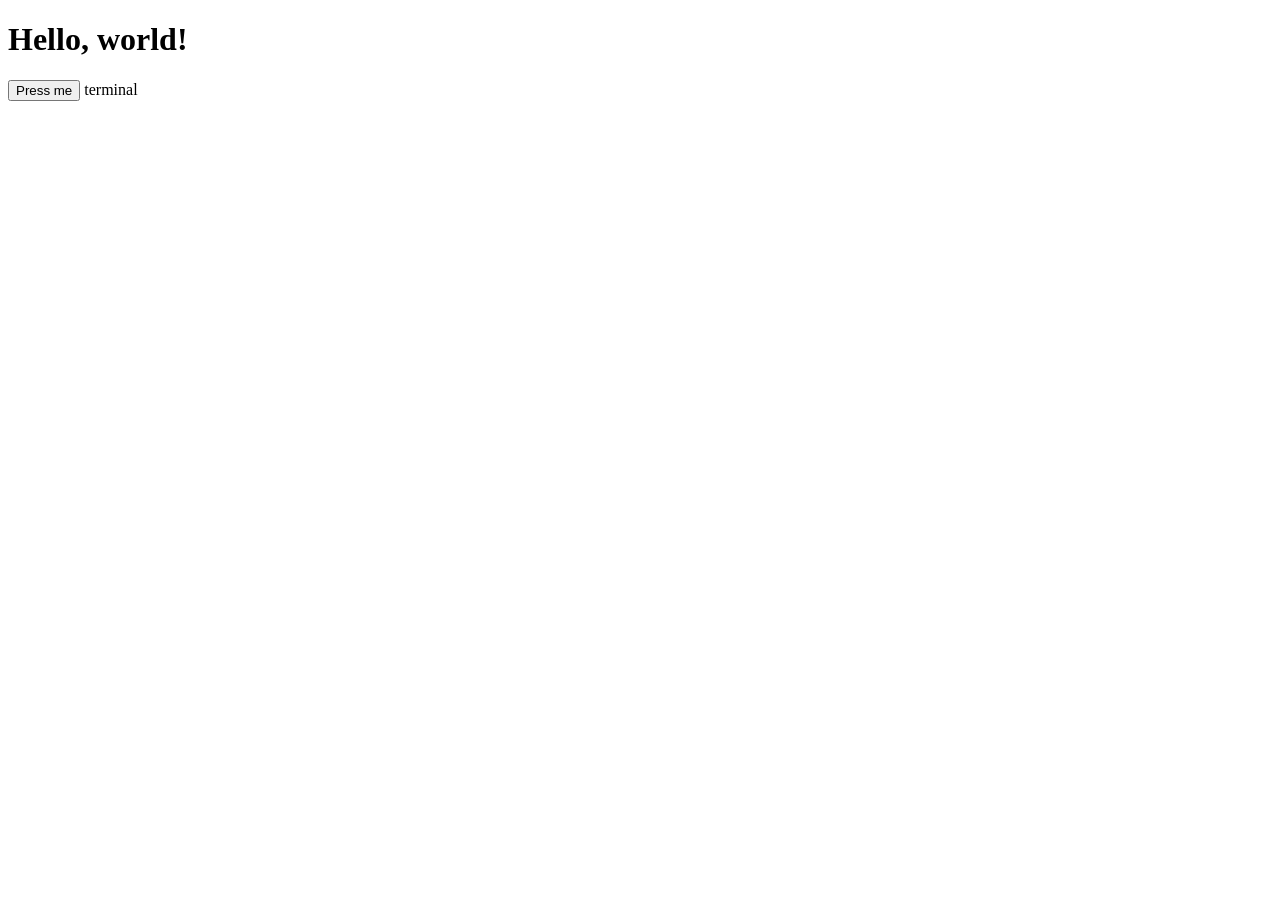
==== index.html @ d836f419 "Update index.html with Hello World page Co-Authored-By: Claude Sonnet 4.6 <noreply@anthropic.com>" ====
<!doctype html>
<html lang="en">
<head>
  <meta charset="UTF-8" />
  <meta name="viewport" content="width=device-width, initial-scale=1.0" />
  <title>Hello World</title>
  <link href='/style.css' rel='stylesheet'>
</head>
<body>
  <h1>Hello, world!</h1>
  <button onclick="console.log('hello');">Press me</button>
  <script defer type="text/javascript" src="/main.js"></script>
</body>
</html>terminal
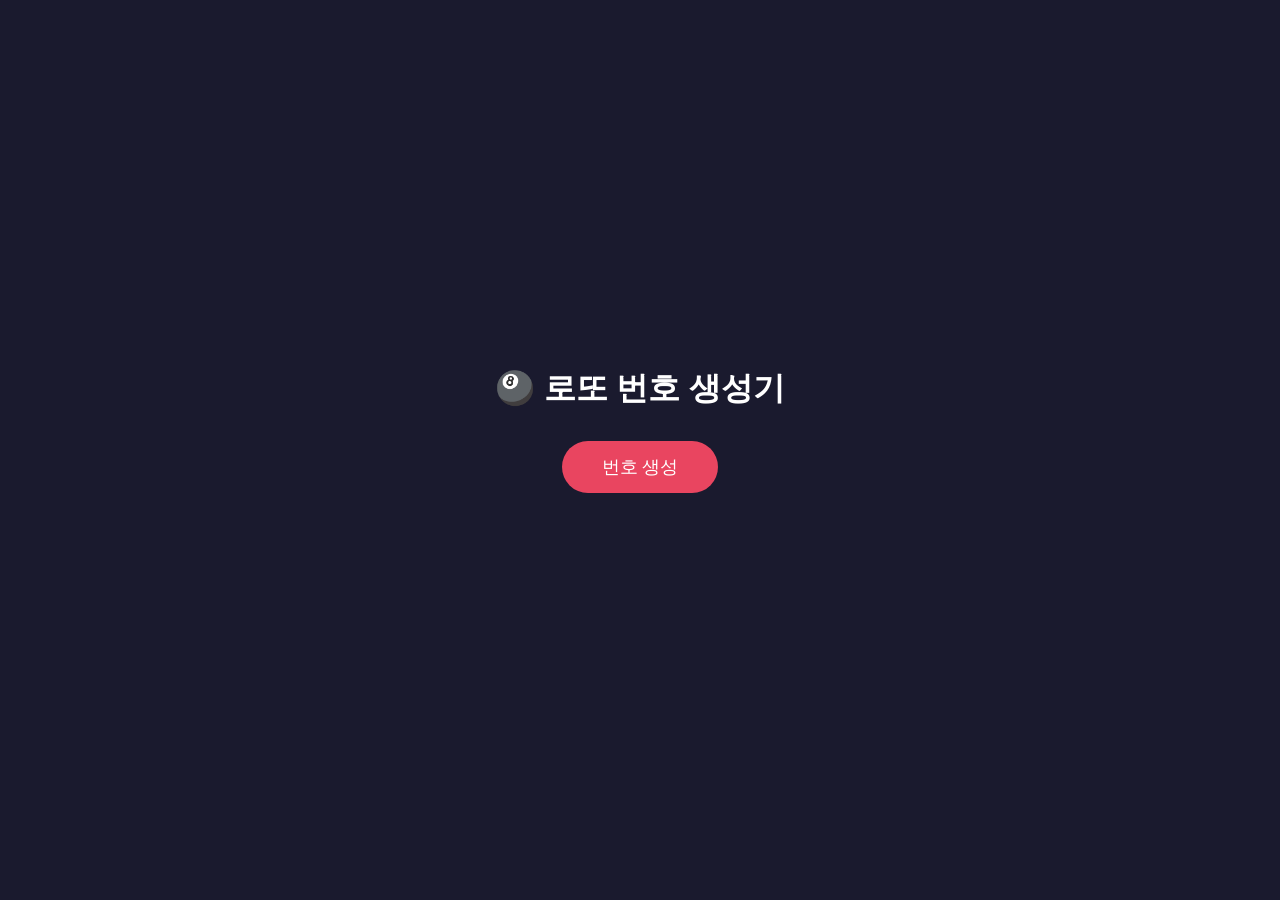
==== commit 8adc304d: "Add lotto number generator Co-Authored-By: Claude Sonnet 4.6 <noreply@anthropic.com>" ====
--- a/index.html
+++ b/index.html
@@ -1,15 +1,17 @@
 <!doctype html>
-<html lang="en">
+<html lang="ko">
 <head>
   <meta charset="UTF-8" />
   <meta name="viewport" content="width=device-width, initial-scale=1.0" />
-  <title>Hello World</title>
+  <title>로또 번호 생성기</title>
   <link href='/style.css' rel='stylesheet'>
 </head>
 <body>
-  <h1>Hello, world!</h1>
-  <button onclick="console.log('hello');">Press me</button>
+  <div class="container">
+    <h1>🎱 로또 번호 생성기</h1>
+    <button id="generateBtn">번호 생성</button>
+    <div id="result"></div>
+  </div>
   <script defer type="text/javascript" src="/main.js"></script>
 </body>
-</html>terminal
-
+</html>
--- a/style.css
+++ b/style.css
@@ -0,0 +1,83 @@
+* {
+  box-sizing: border-box;
+  margin: 0;
+  padding: 0;
+}
+
+body {
+  font-family: 'Segoe UI', sans-serif;
+  background: #1a1a2e;
+  min-height: 100vh;
+  display: flex;
+  align-items: center;
+  justify-content: center;
+}
+
+.container {
+  text-align: center;
+  padding: 40px;
+}
+
+h1 {
+  color: #fff;
+  font-size: 2rem;
+  margin-bottom: 30px;
+}
+
+#generateBtn {
+  background: #e94560;
+  color: #fff;
+  border: none;
+  padding: 14px 40px;
+  font-size: 1.1rem;
+  border-radius: 30px;
+  cursor: pointer;
+  transition: transform 0.1s, background 0.2s;
+}
+
+#generateBtn:hover {
+  background: #c73652;
+}
+
+#generateBtn:active {
+  transform: scale(0.96);
+}
+
+#result {
+  margin-top: 40px;
+  display: flex;
+  flex-direction: column;
+  gap: 16px;
+  align-items: center;
+}
+
+.ticket {
+  display: flex;
+  gap: 10px;
+}
+
+.ball {
+  width: 52px;
+  height: 52px;
+  border-radius: 50%;
+  display: flex;
+  align-items: center;
+  justify-content: center;
+  font-weight: bold;
+  font-size: 1.1rem;
+  color: #fff;
+  animation: pop 0.3s ease;
+}
+
+@keyframes pop {
+  0%   { transform: scale(0); opacity: 0; }
+  70%  { transform: scale(1.15); }
+  100% { transform: scale(1); opacity: 1; }
+}
+
+/* 번호 구간별 색상 */
+.ball.range1 { background: #f5c518; color: #333; } /* 1~10  노랑 */
+.ball.range2 { background: #5b9bd5; }               /* 11~20 파랑 */
+.ball.range3 { background: #e94560; }               /* 21~30 빨강 */
+.ball.range4 { background: #888; }                  /* 31~40 회색 */
+.ball.range5 { background: #4caf50; }               /* 41~45 초록 */
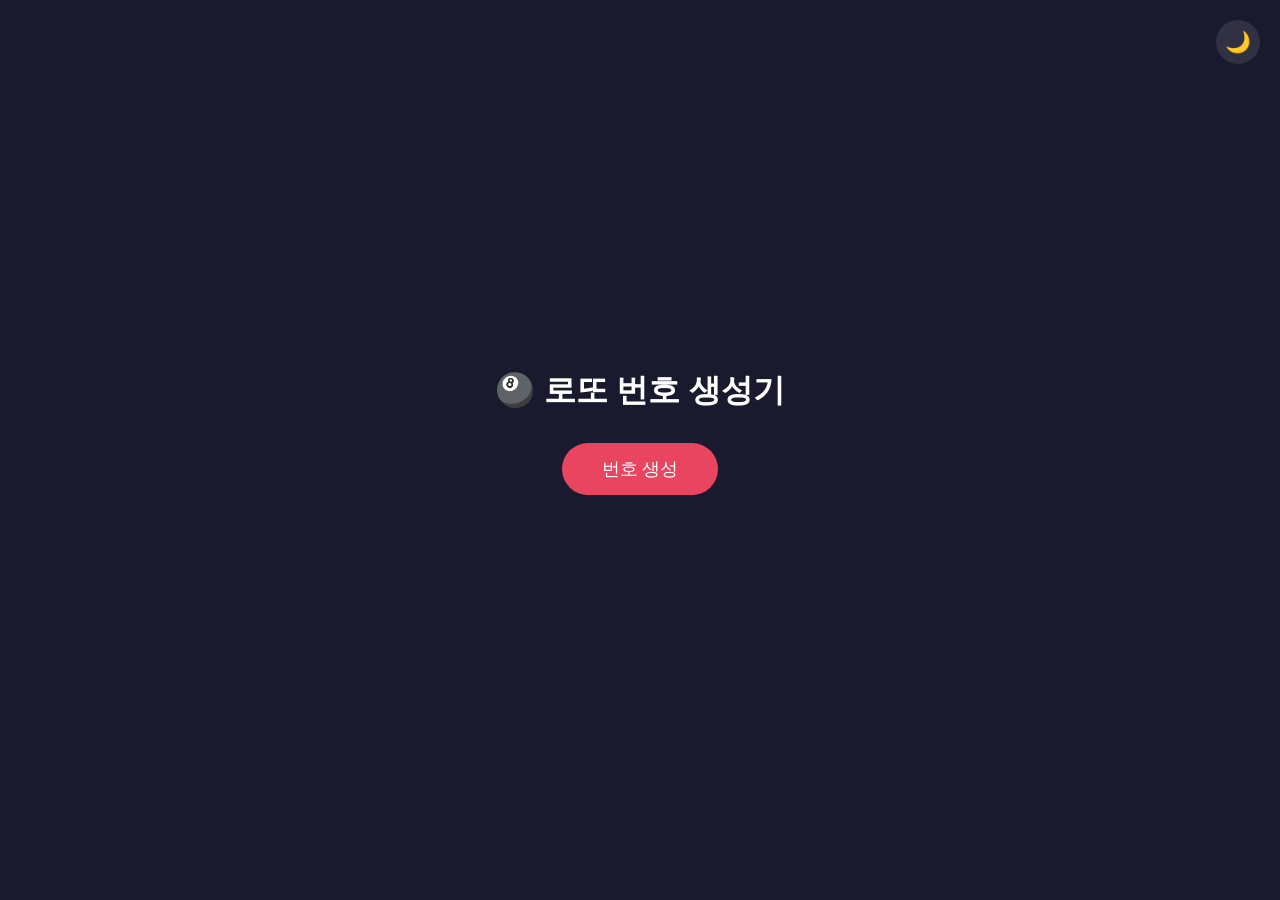
==== commit bc89deee: "Add dark/light mode toggle with theme persistence Co-Authored-By: Claude Sonnet 4.6 <noreply@anthrop" ====
--- a/index.html
+++ b/index.html
@@ -1,17 +1,18 @@
 <!doctype html>
-<html lang="ko">
+<html lang="ko" data-theme="dark">
 <head>
   <meta charset="UTF-8" />
   <meta name="viewport" content="width=device-width, initial-scale=1.0" />
   <title>로또 번호 생성기</title>
-  <link href='/style.css' rel='stylesheet'>
+  <link href='style.css' rel='stylesheet'>
 </head>
 <body>
+  <button id="themeToggle" aria-label="테마 전환">🌙</button>
   <div class="container">
     <h1>🎱 로또 번호 생성기</h1>
     <button id="generateBtn">번호 생성</button>
     <div id="result"></div>
   </div>
-  <script defer type="text/javascript" src="/main.js"></script>
+  <script src="main.js"></script>
 </body>
 </html>
--- a/style.css
+++ b/style.css
@@ -4,28 +4,78 @@
   padding: 0;
 }
 
+/* ── 테마 변수 ── */
+:root[data-theme="dark"] {
+  --bg: #1a1a2e;
+  --surface: #16213e;
+  --text: #ffffff;
+  --subtext: #aaaacc;
+  --btn-bg: #e94560;
+  --btn-hover: #c73652;
+  --toggle-bg: rgba(255,255,255,0.1);
+  --toggle-hover: rgba(255,255,255,0.2);
+}
+
+:root[data-theme="light"] {
+  --bg: #f0f2f5;
+  --surface: #ffffff;
+  --text: #1a1a2e;
+  --subtext: #555577;
+  --btn-bg: #e94560;
+  --btn-hover: #c73652;
+  --toggle-bg: rgba(0,0,0,0.08);
+  --toggle-hover: rgba(0,0,0,0.15);
+}
+
 body {
   font-family: 'Segoe UI', sans-serif;
-  background: #1a1a2e;
+  background: var(--bg);
+  color: var(--text);
   min-height: 100vh;
+  display: flex;
+  align-items: center;
+  justify-content: center;
+  transition: background 0.3s, color 0.3s;
+}
+
+/* ── 테마 토글 버튼 ── */
+#themeToggle {
+  position: fixed;
+  top: 20px;
+  right: 20px;
+  background: var(--toggle-bg);
+  border: none;
+  border-radius: 50%;
+  width: 44px;
+  height: 44px;
+  font-size: 1.3rem;
+  cursor: pointer;
+  transition: background 0.2s, transform 0.2s;
   display: flex;
   align-items: center;
   justify-content: center;
 }
 
+#themeToggle:hover {
+  background: var(--toggle-hover);
+  transform: rotate(20deg);
+}
+
+/* ── 메인 레이아웃 ── */
 .container {
   text-align: center;
-  padding: 40px;
+  padding: 40px 20px;
+  width: 100%;
+  max-width: 480px;
 }
 
 h1 {
-  color: #fff;
   font-size: 2rem;
   margin-bottom: 30px;
 }
 
 #generateBtn {
-  background: #e94560;
+  background: var(--btn-bg);
   color: #fff;
   border: none;
   padding: 14px 40px;
@@ -35,27 +85,29 @@
   transition: transform 0.1s, background 0.2s;
 }
 
-#generateBtn:hover {
-  background: #c73652;
-}
+#generateBtn:hover  { background: var(--btn-hover); }
+#generateBtn:active { transform: scale(0.96); }
 
-#generateBtn:active {
-  transform: scale(0.96);
-}
-
+/* ── 결과 영역 ── */
 #result {
-  margin-top: 40px;
+  margin-top: 36px;
   display: flex;
   flex-direction: column;
-  gap: 16px;
+  gap: 14px;
   align-items: center;
 }
 
 .ticket {
+  background: var(--surface);
+  padding: 14px 18px;
+  border-radius: 16px;
   display: flex;
   gap: 10px;
+  box-shadow: 0 4px 16px rgba(0,0,0,0.15);
+  transition: background 0.3s;
 }
 
+/* ── 번호 공 ── */
 .ball {
   width: 52px;
   height: 52px;
@@ -66,7 +118,7 @@
   font-weight: bold;
   font-size: 1.1rem;
   color: #fff;
-  animation: pop 0.3s ease;
+  animation: pop 0.35s ease both;
 }
 
 @keyframes pop {
@@ -75,9 +127,8 @@
   100% { transform: scale(1); opacity: 1; }
 }
 
-/* 번호 구간별 색상 */
-.ball.range1 { background: #f5c518; color: #333; } /* 1~10  노랑 */
-.ball.range2 { background: #5b9bd5; }               /* 11~20 파랑 */
-.ball.range3 { background: #e94560; }               /* 21~30 빨강 */
-.ball.range4 { background: #888; }                  /* 31~40 회색 */
-.ball.range5 { background: #4caf50; }               /* 41~45 초록 */
+.ball.range1 { background: #f5c518; color: #333; }
+.ball.range2 { background: #5b9bd5; }
+.ball.range3 { background: #e94560; }
+.ball.range4 { background: #888; }
+.ball.range5 { background: #4caf50; }
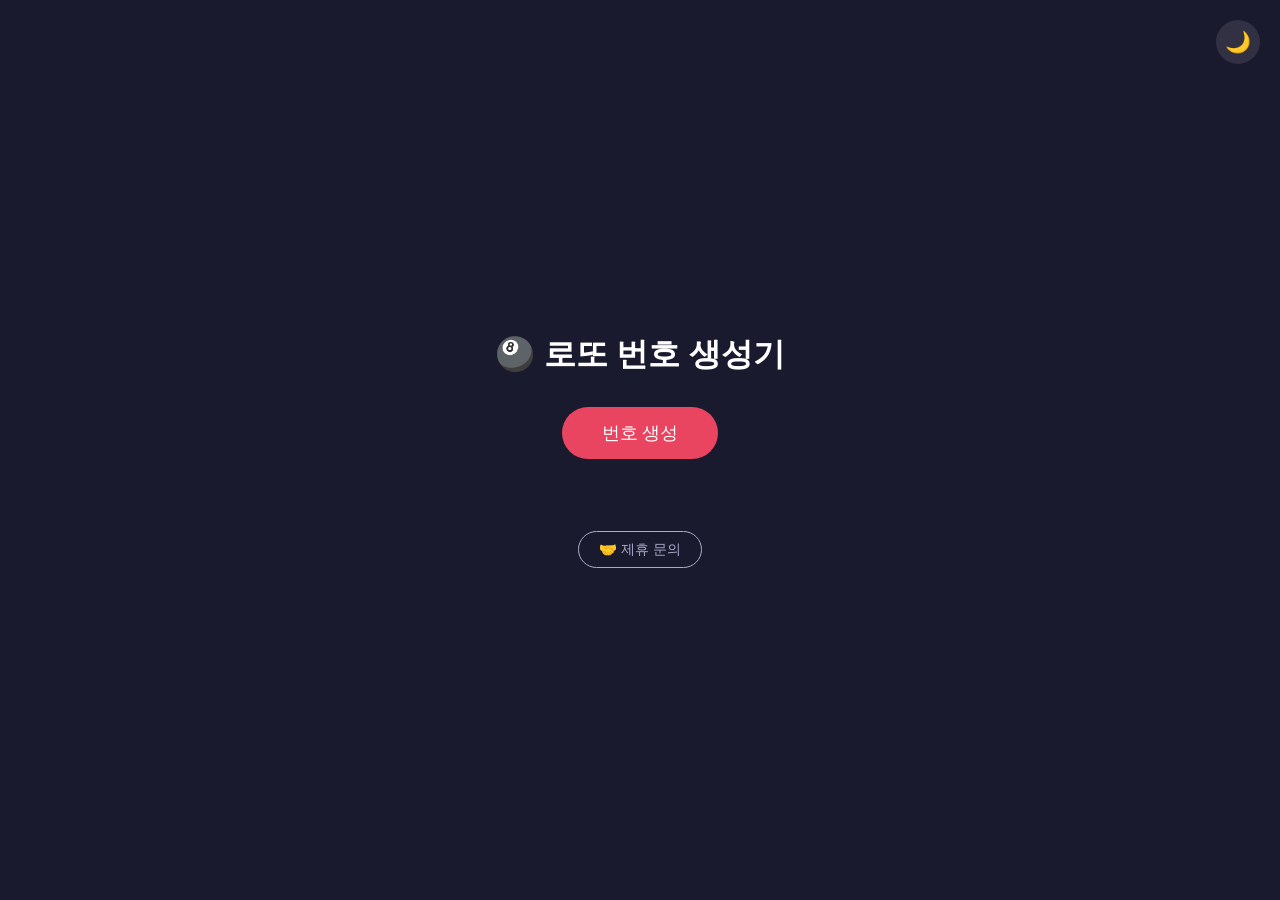
==== commit 069e4277: "Add partnership inquiry form via Formspree Co-Authored-By: Claude Sonnet 4.6 <noreply@anthropic.com>" ====
--- a/index.html
+++ b/index.html
@@ -12,6 +12,7 @@
     <h1>🎱 로또 번호 생성기</h1>
     <button id="generateBtn">번호 생성</button>
     <div id="result"></div>
+    <a href="contact.html" class="contact-link">🤝 제휴 문의</a>
   </div>
   <script src="main.js"></script>
 </body>
--- a/style.css
+++ b/style.css
@@ -132,3 +132,19 @@
 .ball.range3 { background: #e94560; }
 .ball.range4 { background: #888; }
 .ball.range5 { background: #4caf50; }
+
+.contact-link {
+  display: inline-block;
+  margin-top: 36px;
+  color: var(--subtext);
+  text-decoration: none;
+  font-size: 0.9rem;
+  border: 1.5px solid var(--subtext);
+  padding: 8px 20px;
+  border-radius: 20px;
+  transition: color 0.2s, border-color 0.2s;
+}
+.contact-link:hover {
+  color: var(--text);
+  border-color: var(--text);
+}
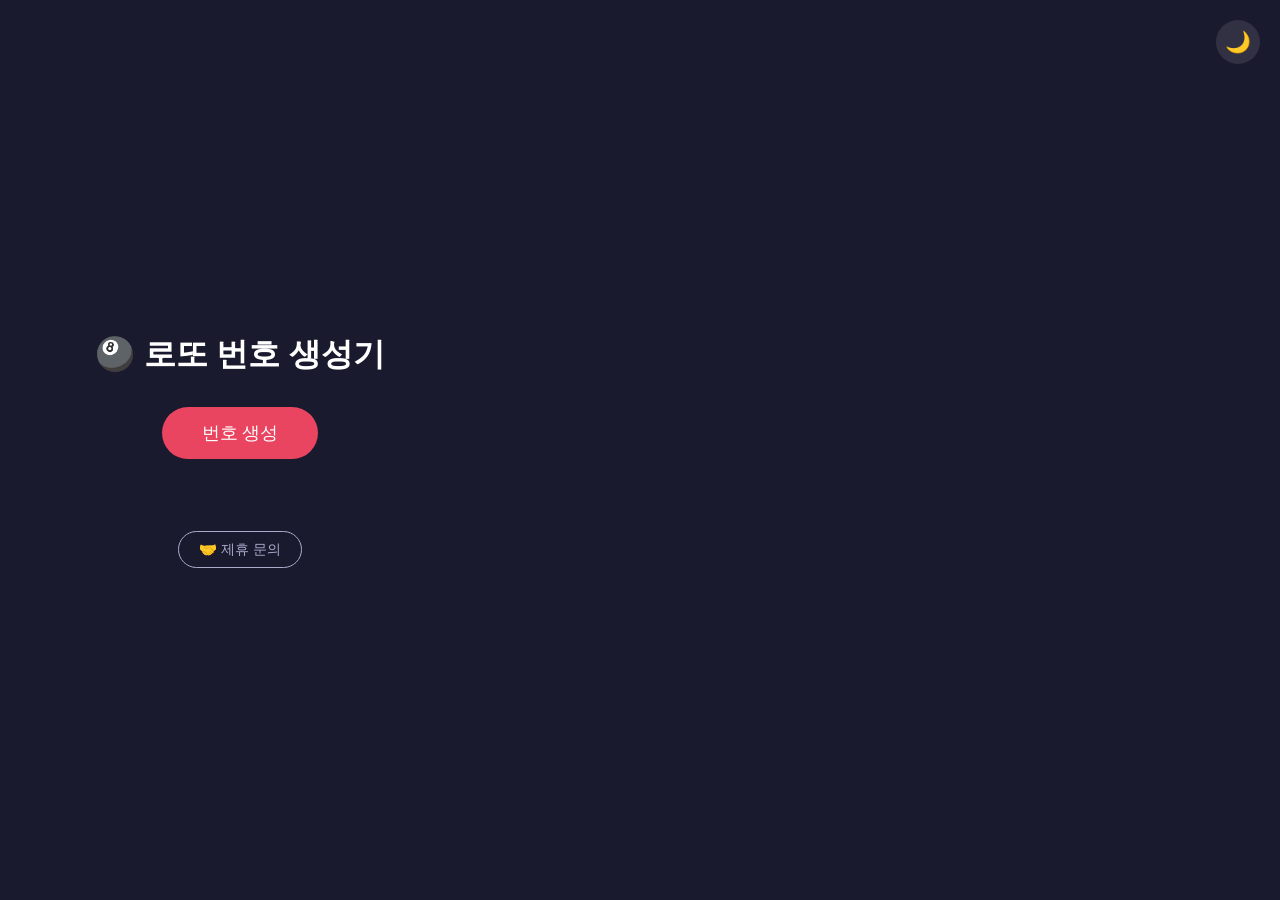
==== commit da163e6f: "Add Disqus comments section to main page Co-Authored-By: Claude Sonnet 4.6 <noreply@anthropic.com>" ====
--- a/index.html
+++ b/index.html
@@ -14,6 +14,24 @@
     <div id="result"></div>
     <a href="contact.html" class="contact-link">🤝 제휴 문의</a>
   </div>
+
+  <div class="disqus-wrap">
+    <div id="disqus_thread"></div>
+  </div>
+
   <script src="main.js"></script>
+  <script>
+    var disqus_config = function () {
+      this.page.url = 'https://cmbboo.github.io/product-builder-lecture/';
+      this.page.identifier = 'lotto-home';
+    };
+    (function() {
+      var d = document, s = d.createElement('script');
+      s.src = 'https://productbuilder-6sm2g25jne.disqus.com/embed.js';
+      s.setAttribute('data-timestamp', +new Date());
+      (d.head || d.body).appendChild(s);
+    })();
+  </script>
+  <noscript>댓글을 보려면 JavaScript를 활성화해 주세요. <a href="https://disqus.com/?ref_noscript">comments powered by Disqus.</a></noscript>
 </body>
 </html>
--- a/style.css
+++ b/style.css
@@ -148,3 +148,13 @@
   color: var(--text);
   border-color: var(--text);
 }
+
+/* ── Disqus ── */
+.disqus-wrap {
+  width: 100%;
+  max-width: 720px;
+  margin: 60px auto 0;
+  padding: 0 20px 60px;
+}
+
+#disqus_thread a { color: var(--btn-bg); }
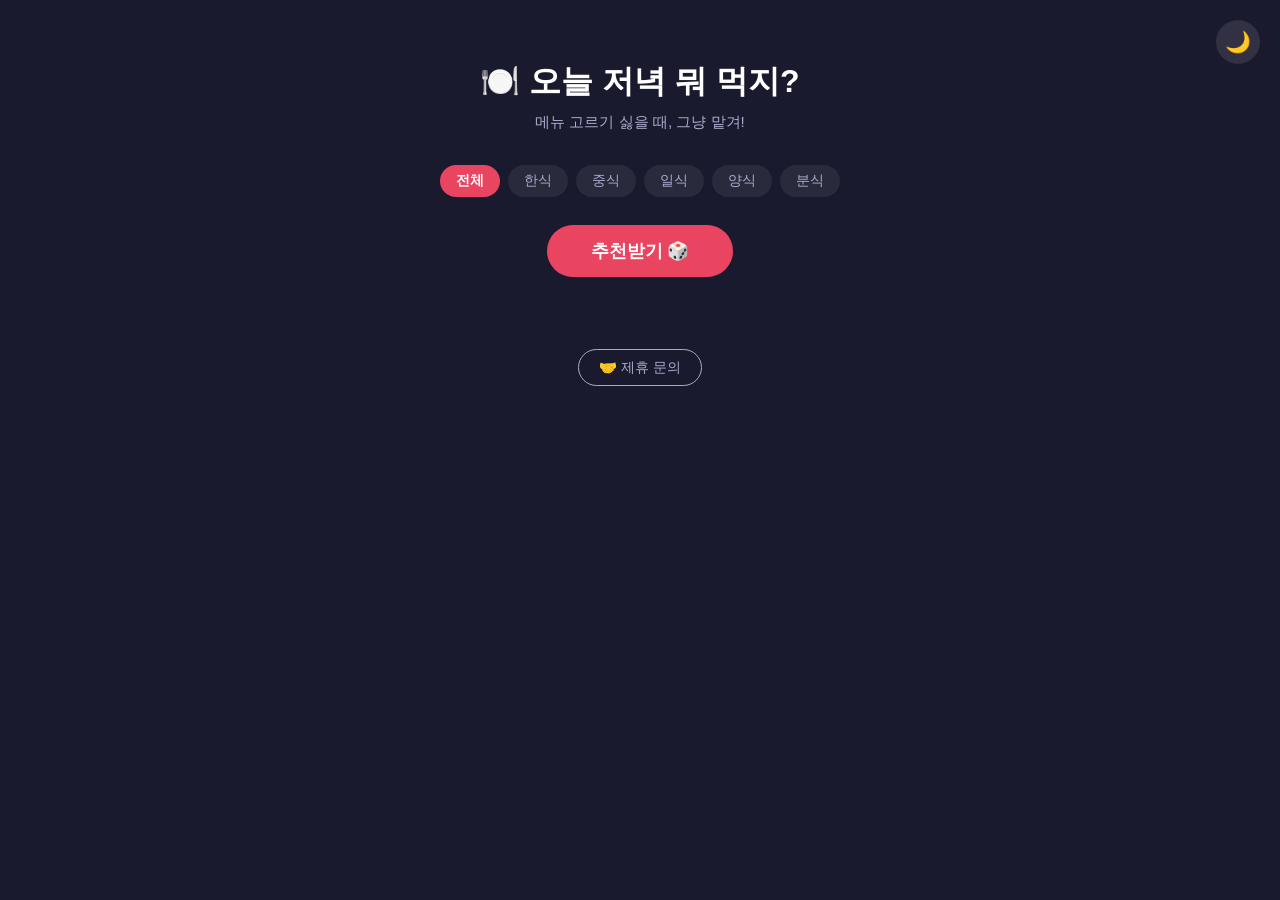
==== commit d06f831b: "Replace lotto with dinner menu recommender Co-Authored-By: Claude Sonnet 4.6 <noreply@anthropic.com>" ====
--- a/index.html
+++ b/index.html
@@ -3,15 +3,29 @@
 <head>
   <meta charset="UTF-8" />
   <meta name="viewport" content="width=device-width, initial-scale=1.0" />
-  <title>로또 번호 생성기</title>
-  <link href='style.css' rel='stylesheet'>
+  <title>오늘 저녁 뭐 먹지?</title>
+  <link href="style.css" rel="stylesheet">
 </head>
 <body>
   <button id="themeToggle" aria-label="테마 전환">🌙</button>
+
   <div class="container">
-    <h1>🎱 로또 번호 생성기</h1>
-    <button id="generateBtn">번호 생성</button>
+    <h1>🍽️ 오늘 저녁 뭐 먹지?</h1>
+    <p class="subtitle">메뉴 고르기 싫을 때, 그냥 맡겨!</p>
+
+    <div class="filters">
+      <button class="filter-btn active" data-cat="all">전체</button>
+      <button class="filter-btn" data-cat="korean">한식</button>
+      <button class="filter-btn" data-cat="chinese">중식</button>
+      <button class="filter-btn" data-cat="japanese">일식</button>
+      <button class="filter-btn" data-cat="western">양식</button>
+      <button class="filter-btn" data-cat="quick">분식</button>
+    </div>
+
+    <button id="spinBtn">추천받기 🎲</button>
+
     <div id="result"></div>
+
     <a href="contact.html" class="contact-link">🤝 제휴 문의</a>
   </div>
 
@@ -23,7 +37,7 @@
   <script>
     var disqus_config = function () {
       this.page.url = 'https://cmbboo.github.io/product-builder-lecture/';
-      this.page.identifier = 'lotto-home';
+      this.page.identifier = 'dinner-home';
     };
     (function() {
       var d = document, s = d.createElement('script');
--- a/style.css
+++ b/style.css
@@ -4,7 +4,6 @@
   padding: 0;
 }
 
-/* ── 테마 변수 ── */
 :root[data-theme="dark"] {
   --bg: #1a1a2e;
   --surface: #16213e;
@@ -12,6 +11,10 @@
   --subtext: #aaaacc;
   --btn-bg: #e94560;
   --btn-hover: #c73652;
+  --filter-active-bg: #e94560;
+  --filter-active-text: #fff;
+  --filter-bg: rgba(255,255,255,0.07);
+  --filter-text: #aaaacc;
   --toggle-bg: rgba(255,255,255,0.1);
   --toggle-hover: rgba(255,255,255,0.2);
 }
@@ -23,6 +26,10 @@
   --subtext: #555577;
   --btn-bg: #e94560;
   --btn-hover: #c73652;
+  --filter-active-bg: #e94560;
+  --filter-active-text: #fff;
+  --filter-bg: rgba(0,0,0,0.06);
+  --filter-text: #555577;
   --toggle-bg: rgba(0,0,0,0.08);
   --toggle-hover: rgba(0,0,0,0.15);
 }
@@ -33,12 +40,12 @@
   color: var(--text);
   min-height: 100vh;
   display: flex;
+  flex-direction: column;
   align-items: center;
-  justify-content: center;
   transition: background 0.3s, color 0.3s;
 }
 
-/* ── 테마 토글 버튼 ── */
+/* ── 테마 토글 ── */
 #themeToggle {
   position: fixed;
   top: 20px;
@@ -54,85 +61,104 @@
   display: flex;
   align-items: center;
   justify-content: center;
+  z-index: 10;
 }
-
-#themeToggle:hover {
-  background: var(--toggle-hover);
-  transform: rotate(20deg);
-}
+#themeToggle:hover { background: var(--toggle-hover); transform: rotate(20deg); }
 
 /* ── 메인 레이아웃 ── */
 .container {
   text-align: center;
-  padding: 40px 20px;
+  padding: 60px 20px 40px;
   width: 100%;
-  max-width: 480px;
+  max-width: 560px;
 }
 
-h1 {
-  font-size: 2rem;
-  margin-bottom: 30px;
+h1 { font-size: 2rem; margin-bottom: 8px; }
+
+.subtitle {
+  color: var(--subtext);
+  font-size: 0.95rem;
+  margin-bottom: 32px;
 }
 
-#generateBtn {
+/* ── 필터 버튼 ── */
+.filters {
+  display: flex;
+  flex-wrap: wrap;
+  gap: 8px;
+  justify-content: center;
+  margin-bottom: 28px;
+}
+
+.filter-btn {
+  background: var(--filter-bg);
+  color: var(--filter-text);
+  border: none;
+  padding: 7px 16px;
+  border-radius: 20px;
+  font-size: 0.875rem;
+  cursor: pointer;
+  transition: background 0.2s, color 0.2s;
+}
+.filter-btn:hover { opacity: 0.8; }
+.filter-btn.active {
+  background: var(--filter-active-bg);
+  color: var(--filter-active-text);
+  font-weight: 600;
+}
+
+/* ── 추천 버튼 ── */
+#spinBtn {
   background: var(--btn-bg);
   color: #fff;
   border: none;
-  padding: 14px 40px;
+  padding: 14px 44px;
   font-size: 1.1rem;
+  font-weight: 600;
   border-radius: 30px;
   cursor: pointer;
-  transition: transform 0.1s, background 0.2s;
+  transition: background 0.2s, transform 0.1s;
 }
+#spinBtn:hover  { background: var(--btn-hover); }
+#spinBtn:active { transform: scale(0.96); }
 
-#generateBtn:hover  { background: var(--btn-hover); }
-#generateBtn:active { transform: scale(0.96); }
-
-/* ── 결과 영역 ── */
+/* ── 결과 카드 ── */
 #result {
   margin-top: 36px;
   display: flex;
   flex-direction: column;
   gap: 14px;
-  align-items: center;
 }
 
-.ticket {
+.menu-card {
   background: var(--surface);
-  padding: 14px 18px;
   border-radius: 16px;
+  padding: 18px 20px;
   display: flex;
-  gap: 10px;
-  box-shadow: 0 4px 16px rgba(0,0,0,0.15);
+  align-items: center;
+  gap: 16px;
+  box-shadow: 0 4px 16px rgba(0,0,0,0.12);
+  animation: slideUp 0.35s ease both;
   transition: background 0.3s;
 }
 
-/* ── 번호 공 ── */
-.ball {
-  width: 52px;
-  height: 52px;
-  border-radius: 50%;
-  display: flex;
-  align-items: center;
-  justify-content: center;
-  font-weight: bold;
-  font-size: 1.1rem;
-  color: #fff;
-  animation: pop 0.35s ease both;
+@keyframes slideUp {
+  from { transform: translateY(20px); opacity: 0; }
+  to   { transform: translateY(0);    opacity: 1; }
 }
 
-@keyframes pop {
-  0%   { transform: scale(0); opacity: 0; }
-  70%  { transform: scale(1.15); }
-  100% { transform: scale(1); opacity: 1; }
+.menu-emoji { font-size: 2.4rem; line-height: 1; }
+
+.menu-info {
+  text-align: left;
+  display: flex;
+  flex-direction: column;
+  gap: 4px;
 }
+.menu-info strong { font-size: 1.1rem; }
+.menu-info span   { font-size: 0.875rem; color: var(--subtext); }
 
-.ball.range1 { background: #f5c518; color: #333; }
-.ball.range2 { background: #5b9bd5; }
-.ball.range3 { background: #e94560; }
-.ball.range4 { background: #888; }
-.ball.range5 { background: #4caf50; }
-
+/* ── 제휴 문의 링크 ── */
 .contact-link {
   display: inline-block;
   margin-top: 36px;
@@ -144,10 +170,7 @@
   border-radius: 20px;
   transition: color 0.2s, border-color 0.2s;
 }
-.contact-link:hover {
-  color: var(--text);
-  border-color: var(--text);
-}
+.contact-link:hover { color: var(--text); border-color: var(--text); }
 
 /* ── Disqus ── */
 .disqus-wrap {
@@ -156,5 +179,4 @@
   margin: 60px auto 0;
   padding: 0 20px 60px;
 }
-
 #disqus_thread a { color: var(--btn-bg); }
